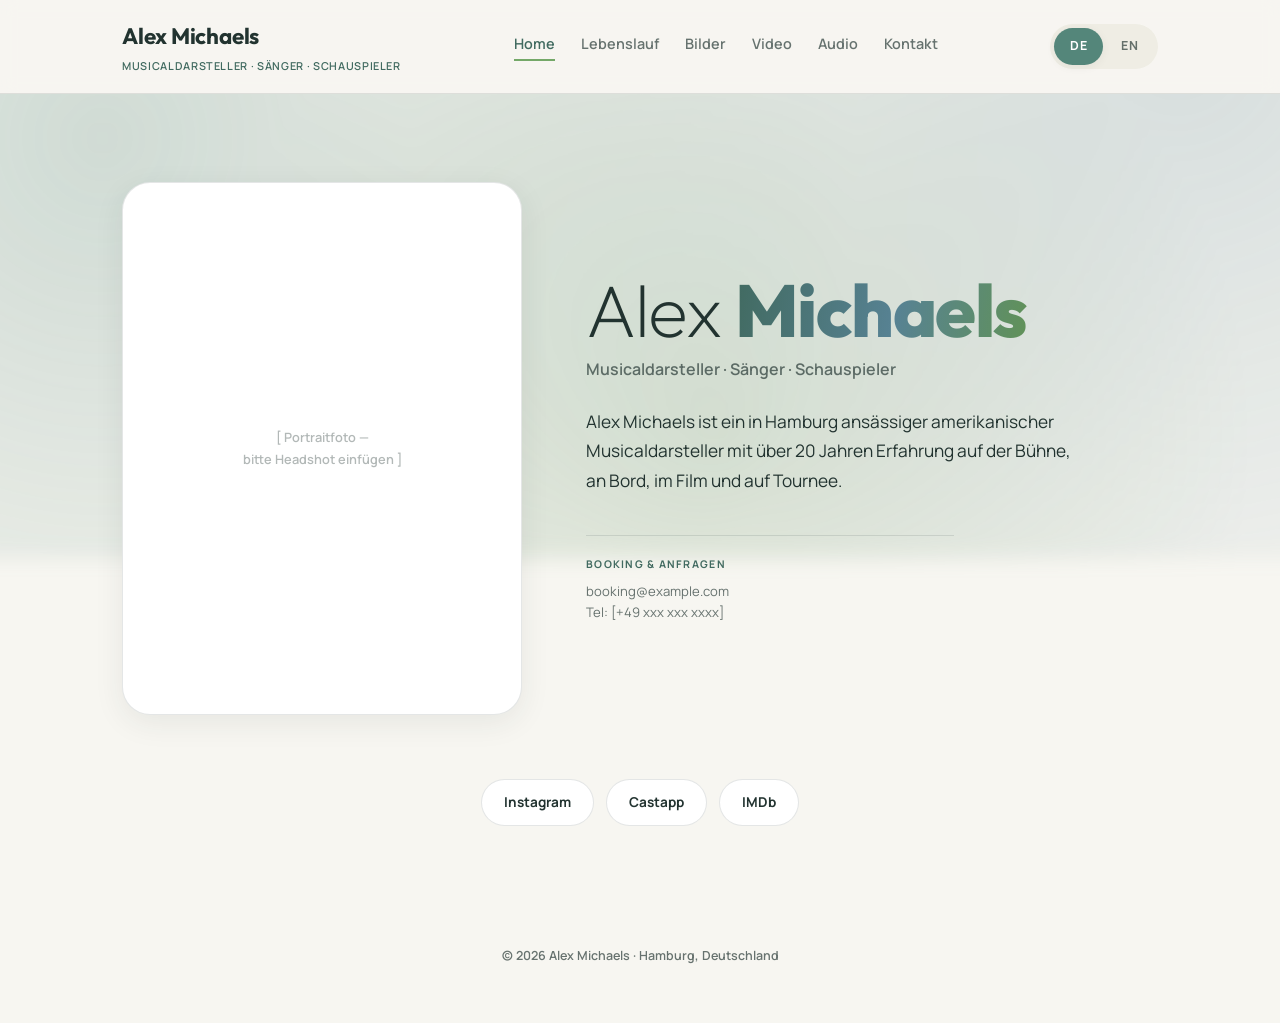
==== de/index.html @ dc7b2772 "Add files via upload" ====
<!DOCTYPE html>
<html lang="de">
<head>
<meta charset="UTF-8">
<meta name="viewport" content="width=device-width, initial-scale=1">
<title>Alex Michaels — Musicaldarsteller, Sänger, Schauspieler | Hamburg</title>
<meta name="description" content="Alex Michaels ist ein in Hamburg ansässiger amerikanischer Musicaldarsteller mit über 20 Jahren Erfahrung auf der Bühne, an Bord, im Film und auf Tournee.">
<link rel="stylesheet" href="../assets/css/style.css">
</head>
<body>

<header class="site-header">
  <div class="header-inner">
    <a href="index.html" class="brand">Alex Michaels<small>Musicaldarsteller · Sänger · Schauspieler</small></a>
    <nav class="main-nav" aria-label="Hauptnavigation">
      <a href="index.html" aria-current="page">Home</a>
      <a href="cv.html">Lebenslauf</a>
      <a href="bilder.html">Bilder</a>
      <a href="video.html">Video</a>
      <a href="audio.html">Audio</a>
      <a href="kontakt.html">Kontakt</a>
    </nav>
    <div class="lang-toggle" role="group" aria-label="Sprache wählen">
      <a href="index.html" class="active" lang="de">DE</a>
      <a href="../en/index.html" lang="en">EN</a>
    </div>
  </div>
</header>

<section class="hero-split">
  <div class="wrap hero-grid">
    <div class="hero-photo-col">
      <div class="hero-photo" role="img" aria-label="Portraitfoto von Alex Michaels">
        [ Portraitfoto —<br>bitte Headshot einfügen ]
      </div>
    </div>
    <div class="hero-content-col">
      <h1>Alex <em>Michaels</em></h1>
      <p class="role-strip">Musicaldarsteller · Sänger · Schauspieler</p>
      <p class="hero-bio">Alex Michaels ist ein in Hamburg ansässiger amerikanischer Musicaldarsteller mit über 20 Jahren Erfahrung auf der Bühne, an Bord, im Film und auf Tournee.</p>
      <div class="agent-block">
        <span class="label">Booking & Anfragen</span>
        <a href="mailto:booking@example.com">booking@example.com</a><br>
        Tel: [+49 xxx xxx xxxx]
      </div>
    </div>
  </div>
</section>

<section class="hero-links-row">
  <div class="wrap">
    <div class="links-strip">
      <a class="link-chip" href="https://www.instagram.com/alexmichaelsofficial/" target="_blank" rel="noopener">Instagram</a>
      <a class="link-chip" href="https://castapp.pro/AlexMichaels" target="_blank" rel="noopener">Castapp</a>
      <a class="link-chip" href="#" target="_blank" rel="noopener">IMDb</a>
    </div>
  </div>
</section>

<footer class="site-footer">
  <div class="wrap">
    <p>© 2026 Alex Michaels · Hamburg, Deutschland</p>
  </div>
</footer>

</body>
</html>
---- assets/css/style.css ----
/* ===========================================================
   Alex Michaels — Site Stylesheet v2
   Concept: warm, colorful, inviting — sans-serif, soft shapes
   =========================================================== */

@import url('https://fonts.googleapis.com/css2?family=Manrope:wght@400;500;600;700;800&family=Outfit:wght@200;300;500;700;800&display=swap');

:root {
  --bg: #F7F6F1;
  --bg-deep: #EFEDE4;
  --panel: #FFFFFF;
  --ink: #223330;
  --ink-soft: rgba(34,51,48,0.68);

  --teal: #54867A;
  --teal-deep: #416A60;
  --blue: #578293;
  --green: #619257;
  --green-bright: #74A868;

  --line: rgba(34,51,48,0.12);
  --shadow: 0 8px 30px rgba(34,51,48,0.08);
  --shadow-soft: 0 2px 10px rgba(34,51,48,0.06);

  --font-display: 'Outfit', sans-serif;
  --font-body: 'Manrope', sans-serif;
}

* { box-sizing: border-box; }

html { scroll-behavior: smooth; }

@media (prefers-reduced-motion: reduce) {
  html { scroll-behavior: auto; }
  * { animation-duration: 0.01ms !important; transition-duration: 0.01ms !important; }
}

body {
  margin: 0;
  background: var(--bg);
  color: var(--ink);
  font-family: var(--font-body);
  font-size: 17px;
  line-height: 1.65;
  -webkit-font-smoothing: antialiased;
}

a { color: inherit; text-decoration: none; }

a:focus-visible, button:focus-visible {
  outline: 2px solid var(--teal-deep);
  outline-offset: 3px;
  border-radius: 2px;
}

img { max-width: 100%; display: block; }

.wrap {
  max-width: 1100px;
  margin: 0 auto;
  padding: 0 32px;
}

/* ---------- Header ---------- */

.site-header {
  position: sticky;
  top: 0;
  z-index: 50;
  background: rgba(247,246,241,0.9);
  border-bottom: 1px solid var(--line);
  backdrop-filter: blur(8px);
}

.header-inner {
  display: flex;
  align-items: center;
  justify-content: space-between;
  padding: 18px 32px;
  max-width: 1100px;
  margin: 0 auto;
  gap: 24px;
}

.brand {
  font-family: var(--font-display);
  font-weight: 700;
  font-size: 1.4rem;
  letter-spacing: -0.01em;
  white-space: nowrap;
  color: var(--ink);
}

.brand small {
  display: block;
  font-family: var(--font-body);
  font-size: 0.68rem;
  letter-spacing: 0.06em;
  color: var(--teal-deep);
  font-weight: 600;
  text-transform: uppercase;
  margin-top: 2px;
}

nav.main-nav {
  display: flex;
  gap: 26px;
  flex-wrap: wrap;
}

nav.main-nav a {
  font-family: var(--font-body);
  font-weight: 600;
  font-size: 0.9rem;
  color: var(--ink-soft);
  padding-bottom: 3px;
  border-bottom: 2px solid transparent;
  transition: color 0.2s, border-color 0.2s;
}

nav.main-nav a:hover,
nav.main-nav a[aria-current="page"] {
  color: var(--teal-deep);
  border-color: var(--green-bright);
}

/* ---------- Pill language toggle ---------- */

.lang-toggle {
  display: flex;
  align-items: stretch;
  background: var(--bg-deep);
  border-radius: 999px;
  padding: 4px;
  flex-shrink: 0;
  gap: 2px;
}

.lang-toggle a {
  font-family: var(--font-body);
  font-weight: 700;
  font-size: 0.78rem;
  letter-spacing: 0.03em;
  padding: 8px 16px;
  border-radius: 999px;
  transition: background 0.2s, color 0.2s;
  color: var(--ink-soft);
}

.lang-toggle a.active {
  background: var(--teal);
  color: #fff;
  box-shadow: var(--shadow-soft);
}

.lang-toggle a:not(.active):hover {
  color: var(--teal-deep);
  background: rgba(84,134,122,0.1);
}

/* ---------- Hero / Marquee ---------- */

.marquee {
  padding: 90px 32px 64px;
  text-align: center;
  position: relative;
  overflow: hidden;
}

.marquee::before {
  content: "";
  position: absolute;
  inset: -20% -10% auto -10%;
  height: 640px;
  background:
    radial-gradient(circle at 22% 30%, rgba(84,134,122,0.28), transparent 55%),
    radial-gradient(circle at 78% 20%, rgba(87,130,147,0.24), transparent 55%),
    radial-gradient(circle at 50% 70%, rgba(97,146,87,0.22), transparent 55%);
  filter: blur(10px);
  z-index: 0;
  pointer-events: none;
}

.marquee .wrap { position: relative; z-index: 1; }

.marquee .eyebrow {
  display: inline-block;
  font-family: var(--font-body);
  font-weight: 700;
  font-size: 0.75rem;
  letter-spacing: 0.14em;
  text-transform: uppercase;
  color: var(--teal-deep);
  background: rgba(84,134,122,0.12);
  padding: 7px 18px;
  border-radius: 999px;
  margin: 0 0 24px;
}

.marquee h1 {
  font-family: var(--font-display);
  font-weight: 200;
  font-size: clamp(3rem, 9vw, 6rem);
  line-height: 0.98;
  margin: 0 0 6px;
  letter-spacing: -0.02em;
  color: var(--ink);
}

.marquee h1 em {
  font-style: normal;
  font-weight: 800;
  background: linear-gradient(100deg, var(--teal-deep), var(--blue) 55%, var(--green));
  -webkit-background-clip: text;
  background-clip: text;
  color: transparent;
}

.role-strip {
  font-family: var(--font-body);
  font-weight: 600;
  font-size: 0.95rem;
  color: var(--ink-soft);
  margin: 20px 0 36px;
}

.role-strip .divider {
  color: var(--green-bright);
  margin: 0 10px;
  font-weight: 800;
}

.hero-photo {
  max-width: 380px;
  margin: 0 auto 40px;
  border-radius: 28px;
  background: var(--panel);
  box-shadow: var(--shadow);
  aspect-ratio: 3/4;
  display: flex;
  align-items: center;
  justify-content: center;
  font-family: var(--font-body);
  font-size: 0.8rem;
  font-weight: 600;
  color: rgba(34,51,48,0.35);
  text-align: center;
  padding: 20px;
  border: 1px solid var(--line);
}

.cta-row {
  display: flex;
  gap: 14px;
  justify-content: center;
  flex-wrap: wrap;
}

.btn {
  font-family: var(--font-body);
  font-weight: 700;
  font-size: 0.9rem;
  padding: 14px 30px;
  border-radius: 999px;
  transition: transform 0.15s, box-shadow 0.15s, background 0.15s;
  display: inline-block;
}

.btn-primary {
  background: var(--teal);
  color: #fff;
  box-shadow: var(--shadow-soft);
}

.btn-primary:hover { background: var(--teal-deep); transform: translateY(-1px); box-shadow: var(--shadow); }

.btn-ghost {
  border: 1.5px solid var(--line);
  color: var(--ink);
  background: var(--panel);
}

.btn-ghost:hover { border-color: var(--teal); color: var(--teal-deep); }

/* ---------- Sections ---------- */

.section {
  padding: 68px 32px;
  border-bottom: 1px solid var(--line);
}

.section-head {
  display: flex;
  align-items: baseline;
  justify-content: space-between;
  margin-bottom: 30px;
  gap: 16px;
  flex-wrap: wrap;
}

.section-head h2 {
  font-family: var(--font-display);
  font-weight: 700;
  font-size: 1.9rem;
  margin: 0;
  color: var(--ink);
}

.section-head .tag {
  font-family: var(--font-body);
  font-weight: 700;
  font-size: 0.72rem;
  letter-spacing: 0.1em;
  text-transform: uppercase;
  color: var(--blue);
}

.reel-frame {
  aspect-ratio: 16/9;
  background: var(--panel);
  border-radius: 20px;
  box-shadow: var(--shadow-soft);
  border: 1px solid var(--line);
  display: flex;
  align-items: center;
  justify-content: center;
  font-family: var(--font-body);
  font-weight: 600;
  font-size: 0.85rem;
  color: rgba(34,51,48,0.4);
  text-align: center;
  padding: 24px;
  max-width: 900px;
  margin: 0 auto;
}

/* ---------- Bio ---------- */

.bio {
  max-width: 700px;
  margin: 0 auto;
  text-align: center;
}

.bio p {
  font-size: 1.18rem;
  line-height: 1.75;
  color: var(--ink);
}

/* ---------- Cast list (credits) ---------- */

.cast-list {
  max-width: 800px;
  margin: 0 auto;
  display: flex;
  flex-direction: column;
  gap: 10px;
}

.cast-row {
  display: grid;
  grid-template-columns: 1fr auto auto;
  gap: 18px;
  padding: 16px 22px;
  align-items: baseline;
  background: var(--panel);
  border-radius: 14px;
  border-left: 4px solid var(--green-bright);
  box-shadow: var(--shadow-soft);
}

.cast-row .role {
  font-family: var(--font-display);
  font-weight: 600;
  font-size: 1.05rem;
  color: var(--ink);
}

.cast-row .prod {
  font-family: var(--font-body);
  font-weight: 600;
  font-size: 0.82rem;
  color: var(--teal-deep);
  text-align: right;
}

.cast-row .year {
  font-family: var(--font-body);
  font-size: 0.8rem;
  color: var(--ink-soft);
  text-align: right;
}

/* ---------- Links strip ---------- */

.links-strip {
  display: flex;
  gap: 12px;
  justify-content: center;
  flex-wrap: wrap;
}

.link-chip {
  font-family: var(--font-body);
  font-weight: 700;
  font-size: 0.85rem;
  padding: 11px 22px;
  background: var(--panel);
  border: 1.5px solid var(--line);
  border-radius: 999px;
  transition: border-color 0.2s, color 0.2s, transform 0.15s;
  color: var(--ink);
}

.link-chip:hover {
  border-color: var(--teal);
  color: var(--teal-deep);
  transform: translateY(-1px);
}

/* ---------- Footer ---------- */

footer.site-footer {
  padding: 44px 32px;
  text-align: center;
}

footer.site-footer p {
  font-family: var(--font-body);
  font-weight: 600;
  font-size: 0.78rem;
  color: var(--ink-soft);
}

/* ---------- Stub / interior pages ---------- */

.page-head {
  padding: 60px 32px 36px;
  text-align: center;
  border-bottom: 1px solid var(--line);
}

.page-head .eyebrow {
  display: inline-block;
  font-family: var(--font-body);
  font-weight: 700;
  font-size: 0.75rem;
  letter-spacing: 0.1em;
  text-transform: uppercase;
  color: var(--teal-deep);
  background: rgba(84,134,122,0.12);
  padding: 7px 18px;
  border-radius: 999px;
  margin: 0 0 16px;
}

.page-head h1 {
  font-family: var(--font-display);
  font-weight: 200;
  font-size: clamp(2.2rem, 6vw, 3.4rem);
  margin: 0;
  color: var(--ink);
}

.placeholder-note {
  max-width: 640px;
  margin: 40px auto;
  text-align: center;
  font-family: var(--font-body);
  font-weight: 600;
  font-size: 0.9rem;
  color: var(--ink-soft);
  padding: 0 32px;
}

/* ---------- Responsive ---------- */

@media (max-width: 720px) {
  .header-inner { flex-direction: column; align-items: stretch; gap: 14px; padding: 16px 20px; }
  nav.main-nav { gap: 14px 18px; justify-content: center; }
  .lang-toggle { align-self: center; }
  .marquee { padding: 60px 20px 44px; }
  .section { padding: 52px 20px; }
  .cast-row { grid-template-columns: 1fr; gap: 4px; }
  .cast-row .prod, .cast-row .year { text-align: left; }
}

/* ---------- Split hero (v3) ---------- */

.hero-split {
  padding: 88px 32px 56px;
  position: relative;
  overflow: hidden;
}

.hero-split::before {
  content: "";
  position: absolute;
  inset: -20% -10% auto -10%;
  height: 600px;
  background:
    radial-gradient(circle at 15% 30%, rgba(84,134,122,0.24), transparent 55%),
    radial-gradient(circle at 85% 15%, rgba(87,130,147,0.20), transparent 55%),
    radial-gradient(circle at 55% 80%, rgba(97,146,87,0.18), transparent 55%);
  filter: blur(10px);
  z-index: 0;
  pointer-events: none;
}

.hero-grid {
  position: relative;
  z-index: 1;
  display: grid;
  grid-template-columns: minmax(280px, 400px) 1fr;
  gap: 64px;
  align-items: center;
}

.hero-photo-col .hero-photo {
  margin: 0;
  max-width: 100%;
}

.hero-content-col {
  text-align: left;
}

.hero-content-col .eyebrow {
  display: inline-block;
  font-family: var(--font-body);
  font-weight: 700;
  font-size: 0.75rem;
  letter-spacing: 0.14em;
  text-transform: uppercase;
  color: var(--teal-deep);
  background: rgba(84,134,122,0.12);
  padding: 7px 18px;
  border-radius: 999px;
  margin: 0 0 22px;
}

.hero-content-col h1 {
  font-family: var(--font-display);
  font-weight: 200;
  font-size: clamp(2.8rem, 6vw, 4.6rem);
  line-height: 0.98;
  margin: 0 0 10px;
  letter-spacing: -0.02em;
  color: var(--ink);
}

.hero-content-col h1 em {
  font-style: normal;
  font-weight: 800;
  background: linear-gradient(100deg, var(--teal-deep), var(--blue) 55%, var(--green));
  -webkit-background-clip: text;
  background-clip: text;
  color: transparent;
}

.hero-content-col .role-strip {
  text-align: left;
  margin: 0 0 24px;
  font-size: 1rem;
}

.hero-content-col .hero-bio {
  font-size: 1.08rem;
  line-height: 1.7;
  color: var(--ink);
  max-width: 46ch;
  margin: 0;
}

.hero-links-row {
  padding: 8px 32px 64px;
  position: relative;
  z-index: 1;
}

.hero-links-row .links-strip {
  justify-content: center;
}

@media (max-width: 860px) {
  .hero-grid { grid-template-columns: 1fr; gap: 36px; text-align: center; }
  .hero-content-col { text-align: center; }
  .hero-content-col .hero-bio { margin: 0 auto; }
  .hero-content-col .role-strip { text-align: center; }
  .hero-photo-col .hero-photo { max-width: 320px; margin: 0 auto; }
}

/* ---------- Agent / booking block ---------- */

.agent-block {
  font-family: var(--font-body);
  font-size: 0.82rem;
  line-height: 1.6;
  color: var(--ink-soft);
  margin: 40px 0 0;
  padding-top: 20px;
  border-top: 1px solid var(--line);
  max-width: 46ch;
}

.agent-block .label {
  display: block;
  font-weight: 700;
  font-size: 0.66rem;
  letter-spacing: 0.12em;
  text-transform: uppercase;
  color: var(--teal-deep);
  margin-bottom: 8px;
}

.agent-block strong {
  display: block;
  color: var(--ink);
  font-weight: 700;
  font-size: 0.88rem;
  margin-bottom: 4px;
}

.agent-block a {
  color: var(--ink-soft);
  transition: color 0.2s;
}

.agent-block a:hover {
  color: var(--teal-deep);
}

.agent-block.centered {
  text-align: center;
  margin: 0 auto 28px;
}

@media (max-width: 860px) {
  .hero-content-col .agent-block { text-align: center; }
}
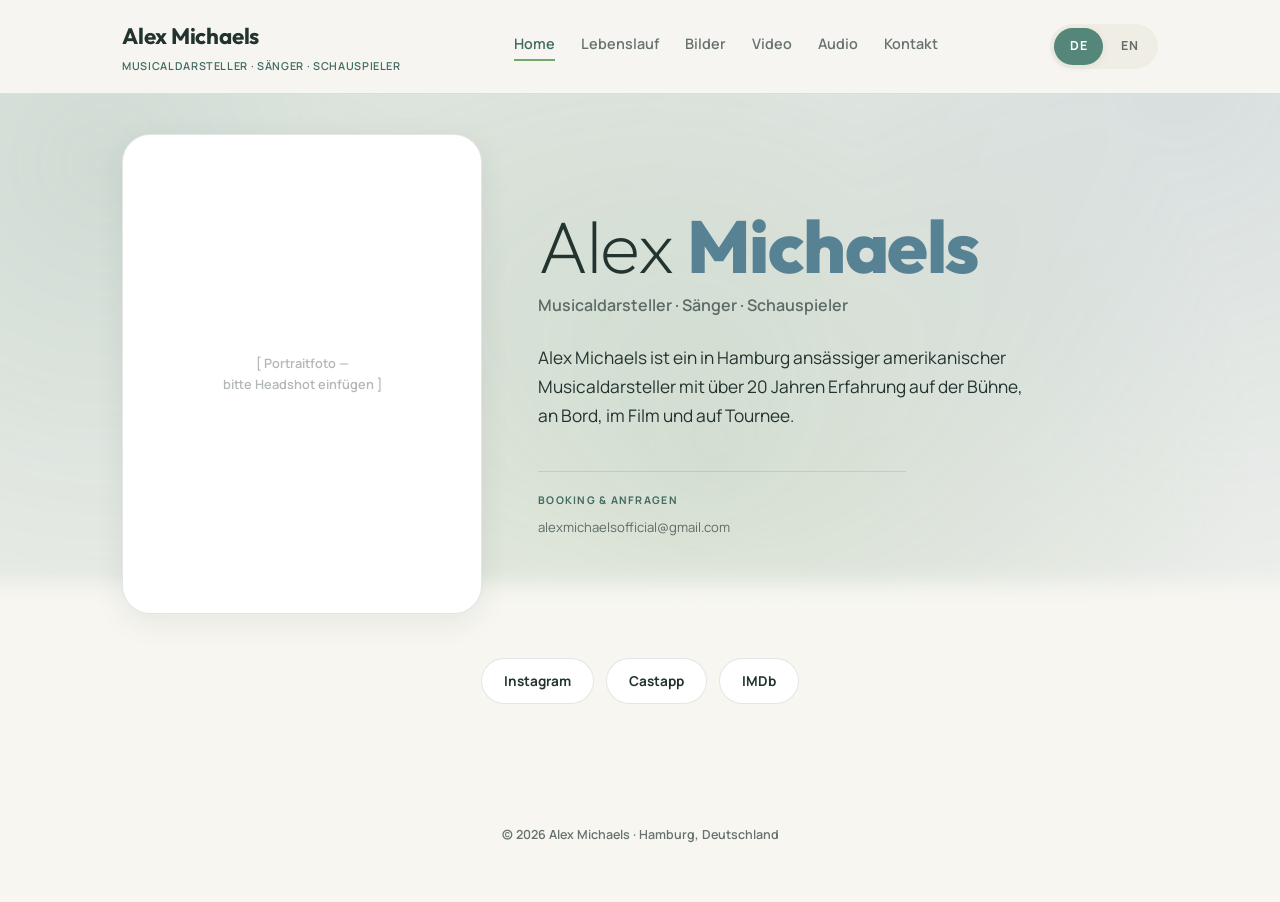
==== commit 07d46fa0: "Add files via upload" ====
--- a/de/index.html
+++ b/de/index.html
@@ -40,8 +40,7 @@
       <p class="hero-bio">Alex Michaels ist ein in Hamburg ansässiger amerikanischer Musicaldarsteller mit über 20 Jahren Erfahrung auf der Bühne, an Bord, im Film und auf Tournee.</p>
       <div class="agent-block">
         <span class="label">Booking & Anfragen</span>
-        <a href="mailto:booking@example.com">booking@example.com</a><br>
-        Tel: [+49 xxx xxx xxxx]
+        <a href="mailto:alexmichaelsofficial@gmail.com">alexmichaelsofficial@gmail.com</a>
       </div>
     </div>
   </div>
--- a/assets/css/style.css
+++ b/assets/css/style.css
@@ -231,7 +231,7 @@
 }
 
 .hero-photo {
-  max-width: 380px;
+  max-width: 320px;
   margin: 0 auto 40px;
   border-radius: 28px;
   background: var(--panel);
@@ -489,7 +489,7 @@
 /* ---------- Split hero (v3) ---------- */
 
 .hero-split {
-  padding: 88px 32px 56px;
+  padding: 40px 32px 36px;
   position: relative;
   overflow: hidden;
 }
@@ -512,8 +512,8 @@
   position: relative;
   z-index: 1;
   display: grid;
-  grid-template-columns: minmax(280px, 400px) 1fr;
-  gap: 64px;
+  grid-template-columns: minmax(260px, 360px) 1fr;
+  gap: 56px;
   align-items: center;
 }
 
@@ -553,10 +553,7 @@
 .hero-content-col h1 em {
   font-style: normal;
   font-weight: 800;
-  background: linear-gradient(100deg, var(--teal-deep), var(--blue) 55%, var(--green));
-  -webkit-background-clip: text;
-  background-clip: text;
-  color: transparent;
+  color: var(--blue);
 }
 
 .hero-content-col .role-strip {
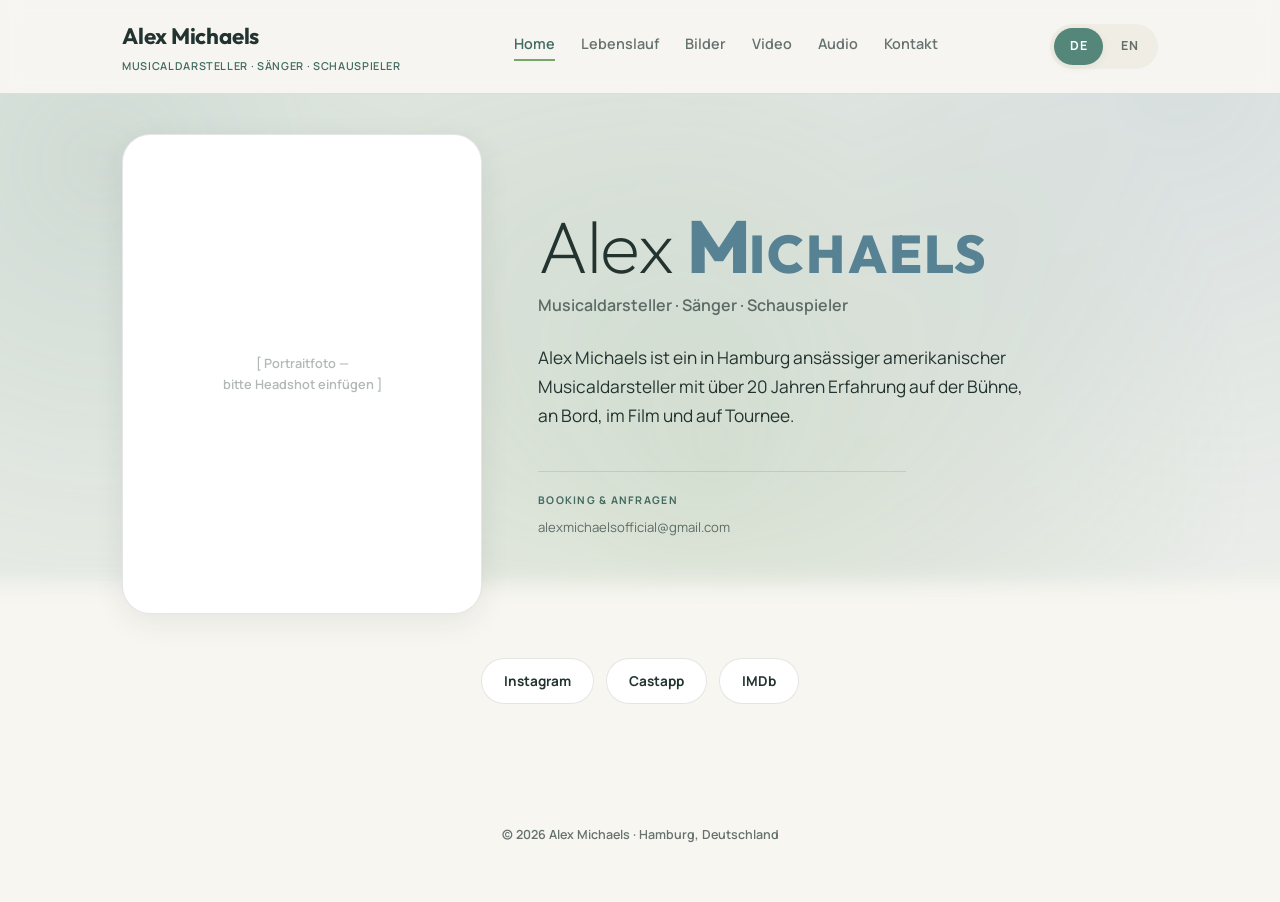
==== commit 0969e31f: "Add files via upload" ====
--- a/de/index.html
+++ b/de/index.html
@@ -35,7 +35,7 @@
       </div>
     </div>
     <div class="hero-content-col">
-      <h1>Alex <em>Michaels</em></h1>
+      <h1>Alex <em>M<span class="small-caps">ichaels</span></em></h1>
       <p class="role-strip">Musicaldarsteller · Sänger · Schauspieler</p>
       <p class="hero-bio">Alex Michaels ist ein in Hamburg ansässiger amerikanischer Musicaldarsteller mit über 20 Jahren Erfahrung auf der Bühne, an Bord, im Film und auf Tournee.</p>
       <div class="agent-block">
--- a/assets/css/style.css
+++ b/assets/css/style.css
@@ -556,6 +556,12 @@
   color: var(--blue);
 }
 
+.hero-content-col h1 em .small-caps {
+  text-transform: uppercase;
+  font-size: 0.72em;
+  letter-spacing: 0.04em;
+}
+
 .hero-content-col .role-strip {
   text-align: left;
   margin: 0 0 24px;
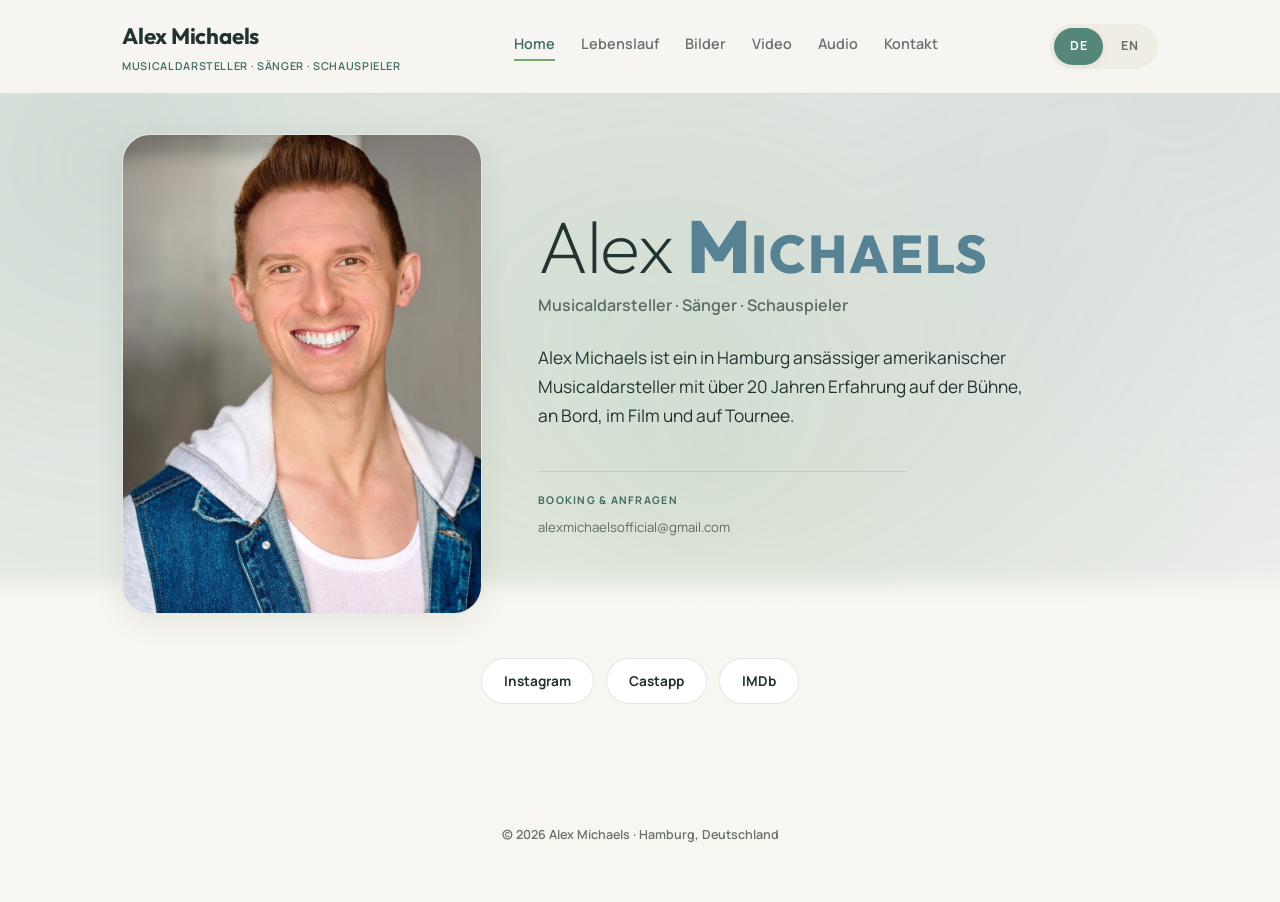
==== commit fcec1e34: "Add files via upload" ====
--- a/de/index.html
+++ b/de/index.html
@@ -30,8 +30,8 @@
 <section class="hero-split">
   <div class="wrap hero-grid">
     <div class="hero-photo-col">
-      <div class="hero-photo" role="img" aria-label="Portraitfoto von Alex Michaels">
-        [ Portraitfoto —<br>bitte Headshot einfügen ]
+      <div class="hero-photo">
+        <img src="../assets/img/alex-headshot.jpg" alt="Portraitfoto von Alex Michaels">
       </div>
     </div>
     <div class="hero-content-col">
--- a/assets/css/style.css
+++ b/assets/css/style.css
@@ -237,6 +237,19 @@
   background: var(--panel);
   box-shadow: var(--shadow);
   aspect-ratio: 3/4;
+  overflow: hidden;
+  border: 1px solid var(--line);
+}
+
+.hero-photo img {
+  width: 100%;
+  height: 100%;
+  object-fit: cover;
+  object-position: center 15%;
+  display: block;
+}
+
+.hero-photo.placeholder {
   display: flex;
   align-items: center;
   justify-content: center;
@@ -246,7 +259,6 @@
   color: rgba(34,51,48,0.35);
   text-align: center;
   padding: 20px;
-  border: 1px solid var(--line);
 }
 
 .cta-row {
@@ -560,6 +572,7 @@
   text-transform: uppercase;
   font-size: 0.72em;
   letter-spacing: 0.04em;
+  margin-left: 0.03em;
 }
 
 .hero-content-col .role-strip {
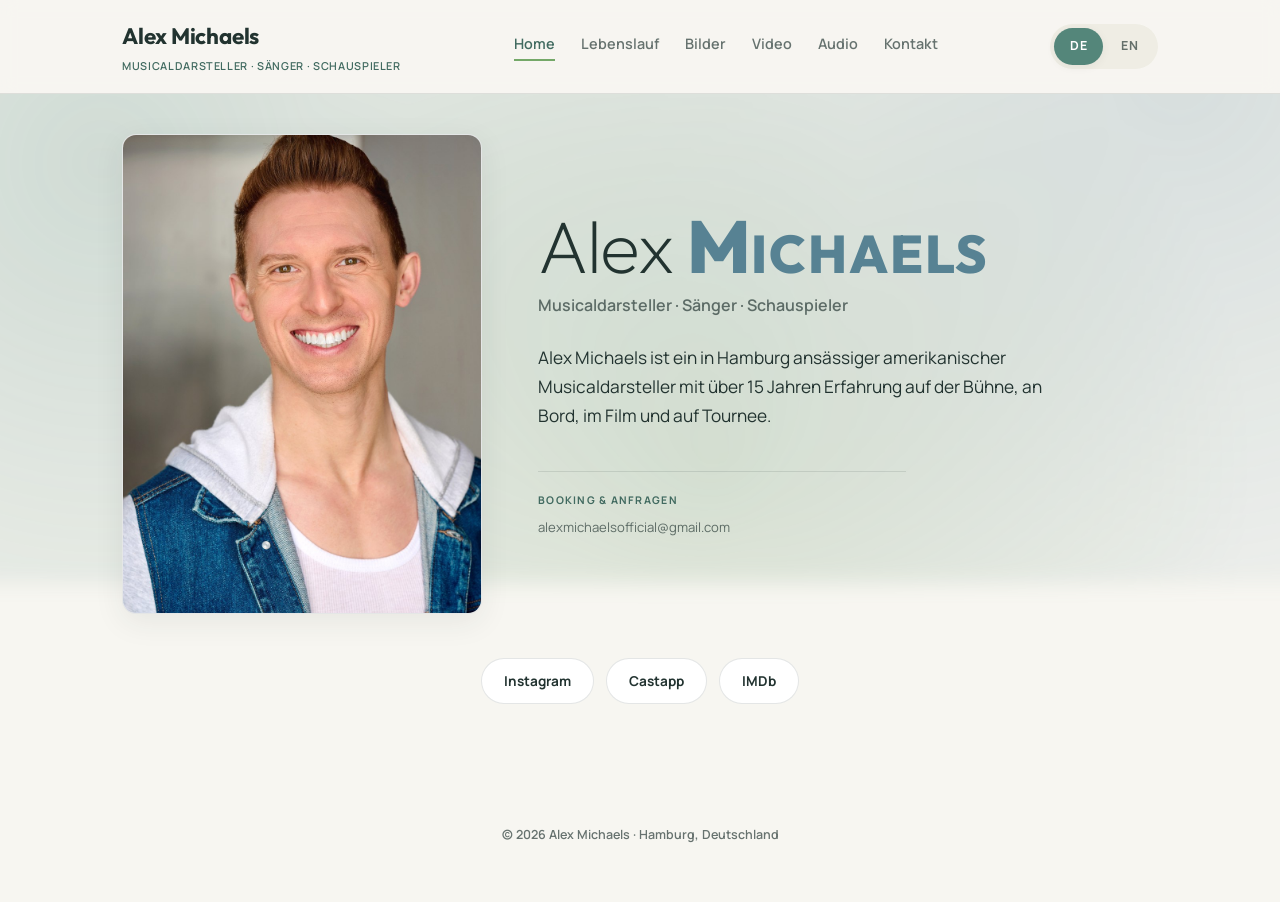
==== commit c6f3d70f: "Add files via upload" ====
--- a/de/index.html
+++ b/de/index.html
@@ -4,7 +4,7 @@
 <meta charset="UTF-8">
 <meta name="viewport" content="width=device-width, initial-scale=1">
 <title>Alex Michaels — Musicaldarsteller, Sänger, Schauspieler | Hamburg</title>
-<meta name="description" content="Alex Michaels ist ein in Hamburg ansässiger amerikanischer Musicaldarsteller mit über 20 Jahren Erfahrung auf der Bühne, an Bord, im Film und auf Tournee.">
+<meta name="description" content="Alex Michaels ist ein in Hamburg ansässiger amerikanischer Musicaldarsteller mit über 15 Jahren Erfahrung auf der Bühne, an Bord, im Film und auf Tournee.">
 <link rel="stylesheet" href="../assets/css/style.css">
 </head>
 <body>
@@ -37,7 +37,7 @@
     <div class="hero-content-col">
       <h1>Alex <em>M<span class="small-caps">ichaels</span></em></h1>
       <p class="role-strip">Musicaldarsteller · Sänger · Schauspieler</p>
-      <p class="hero-bio">Alex Michaels ist ein in Hamburg ansässiger amerikanischer Musicaldarsteller mit über 20 Jahren Erfahrung auf der Bühne, an Bord, im Film und auf Tournee.</p>
+      <p class="hero-bio">Alex Michaels ist ein in Hamburg ansässiger amerikanischer Musicaldarsteller mit über 15 Jahren Erfahrung auf der Bühne, an Bord, im Film und auf Tournee.</p>
       <div class="agent-block">
         <span class="label">Booking & Anfragen</span>
         <a href="mailto:alexmichaelsofficial@gmail.com">alexmichaelsofficial@gmail.com</a>
--- a/assets/css/style.css
+++ b/assets/css/style.css
@@ -232,8 +232,8 @@
 
 .hero-photo {
   max-width: 320px;
-  margin: 0 auto 40px;
-  border-radius: 28px;
+  margin: 0 auto 20px;
+  border-radius: 14px;
   background: var(--panel);
   box-shadow: var(--shadow);
   aspect-ratio: 3/4;
@@ -655,3 +655,61 @@
 @media (max-width: 860px) {
   .hero-content-col .agent-block { text-align: center; }
 }
+
+/* ---------- CV downloads + preview ---------- */
+
+.cv-downloads {
+  display: flex;
+  gap: 14px;
+  justify-content: center;
+  flex-wrap: wrap;
+  margin-bottom: 48px;
+}
+
+.cv-download-btn {
+  display: inline-flex;
+  align-items: center;
+  gap: 10px;
+  font-family: var(--font-body);
+  font-weight: 700;
+  font-size: 0.9rem;
+  padding: 14px 26px;
+  border-radius: 999px;
+  background: var(--panel);
+  border: 1.5px solid var(--line);
+  color: var(--ink);
+  transition: border-color 0.2s, color 0.2s, transform 0.15s, box-shadow 0.15s;
+}
+
+.cv-download-btn:hover {
+  border-color: var(--teal);
+  color: var(--teal-deep);
+  transform: translateY(-1px);
+  box-shadow: var(--shadow-soft);
+}
+
+.cv-download-btn .flag {
+  font-family: var(--font-body);
+  font-weight: 800;
+  font-size: 0.68rem;
+  letter-spacing: 0.06em;
+  text-transform: uppercase;
+  color: var(--teal-deep);
+  background: rgba(84,134,122,0.12);
+  padding: 4px 9px;
+  border-radius: 999px;
+}
+
+.cv-preview {
+  max-width: 720px;
+  margin: 0 auto;
+  border-radius: 18px;
+  overflow: hidden;
+  box-shadow: var(--shadow);
+  border: 1px solid var(--line);
+}
+
+.cv-preview img {
+  width: 100%;
+  display: block;
+}
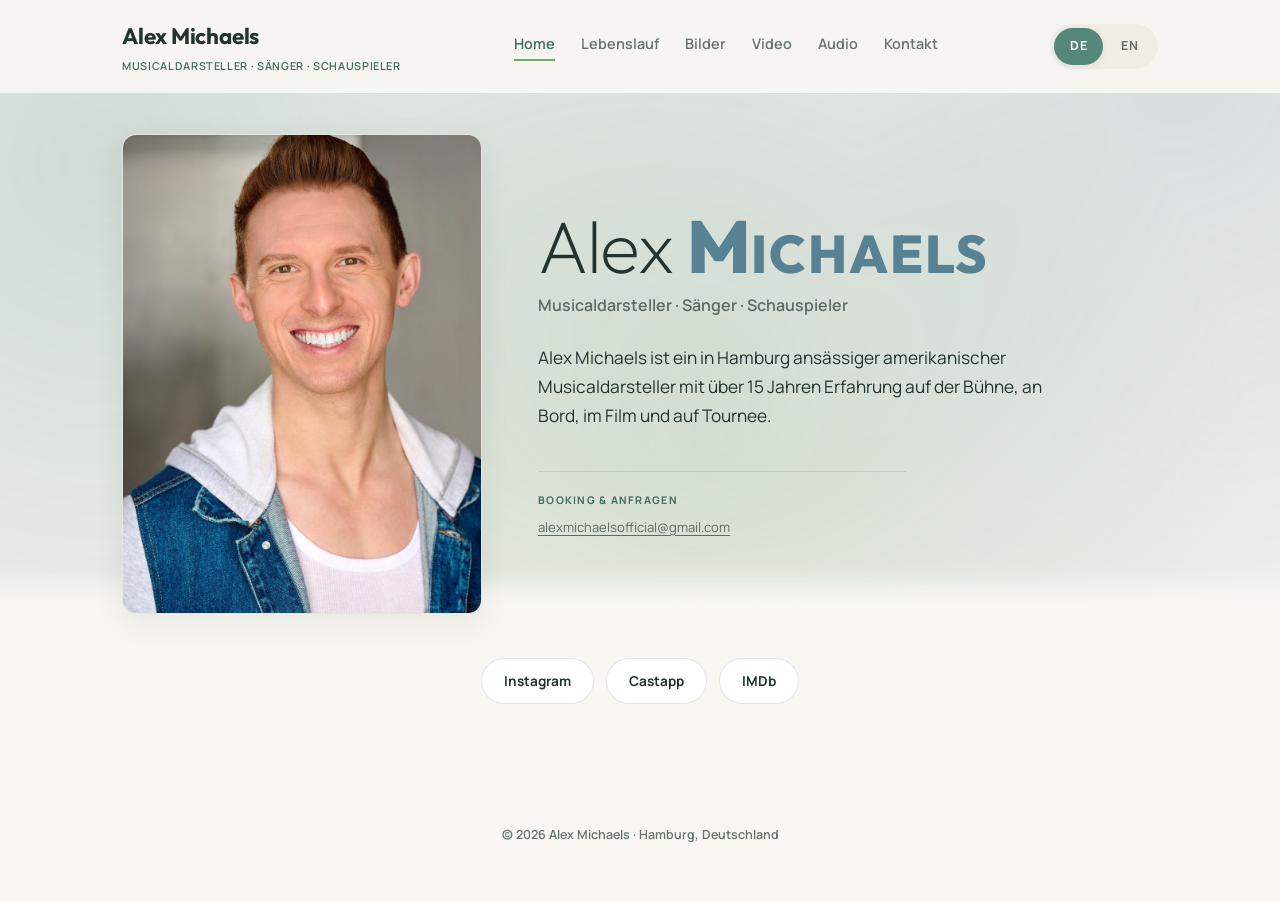
==== commit 7040902d: "Add files via upload" ====
--- a/de/index.html
+++ b/de/index.html
@@ -51,7 +51,7 @@
     <div class="links-strip">
       <a class="link-chip" href="https://www.instagram.com/alexmichaelsofficial/" target="_blank" rel="noopener">Instagram</a>
       <a class="link-chip" href="https://castapp.pro/AlexMichaels" target="_blank" rel="noopener">Castapp</a>
-      <a class="link-chip" href="#" target="_blank" rel="noopener">IMDb</a>
+      <a class="link-chip" href="https://www.imdb.com/name/nm9391059/" target="_blank" rel="noopener">IMDb</a>
     </div>
   </div>
 </section>
--- a/assets/css/style.css
+++ b/assets/css/style.css
@@ -231,7 +231,7 @@
 }
 
 .hero-photo {
-  max-width: 320px;
+  max-width: 260px;
   margin: 0 auto 20px;
   border-radius: 14px;
   background: var(--panel);
@@ -640,6 +640,9 @@
 
 .agent-block a {
   color: var(--ink-soft);
+  text-decoration: underline;
+  text-decoration-thickness: 1px;
+  text-underline-offset: 3px;
   transition: color 0.2s;
 }
 
@@ -713,3 +716,230 @@
   width: 100%;
   display: block;
 }
+
+/* ---------- CV download link (v2, single link) ---------- */
+
+.cv-download-link {
+  display: inline-flex;
+  align-items: center;
+  gap: 8px;
+  font-family: var(--font-body);
+  font-weight: 700;
+  font-size: 1rem;
+  color: var(--teal-deep);
+  text-decoration: underline;
+  text-decoration-thickness: 2px;
+  text-underline-offset: 4px;
+  transition: color 0.2s;
+}
+
+.cv-download-link:hover {
+  color: var(--teal);
+}
+
+.cv-download-link .icon {
+  font-size: 1.1rem;
+  text-decoration: none;
+}
+
+.cv-downloads.single {
+  margin-bottom: 28px;
+}
+
+/* ---------- Video page ---------- */
+
+.video-embed {
+  position: relative;
+  width: 100%;
+  aspect-ratio: 16/9;
+  border-radius: 16px;
+  overflow: hidden;
+  box-shadow: var(--shadow-soft);
+  border: 1px solid var(--line);
+  background: var(--panel);
+}
+
+.video-embed iframe {
+  position: absolute;
+  inset: 0;
+  width: 100%;
+  height: 100%;
+  border: 0;
+}
+
+.reels-grid {
+  display: grid;
+  grid-template-columns: 1fr 1fr;
+  gap: 32px;
+  margin-bottom: 20px;
+}
+
+.reel-item h3 {
+  font-family: var(--font-display);
+  font-weight: 700;
+  font-size: 1.15rem;
+  margin: 16px 0 6px;
+  color: var(--ink);
+}
+
+.reel-item p {
+  font-family: var(--font-body);
+  font-size: 0.9rem;
+  color: var(--ink-soft);
+  line-height: 1.55;
+  margin: 0;
+}
+
+.clips-heading {
+  font-family: var(--font-display);
+  font-weight: 700;
+  font-size: 1.5rem;
+  margin: 56px 0 24px;
+  color: var(--ink);
+  text-align: center;
+}
+
+.clips-grid {
+  display: grid;
+  grid-template-columns: repeat(3, 1fr);
+  gap: 28px;
+}
+
+.clip-item h3 {
+  font-family: var(--font-display);
+  font-weight: 600;
+  font-size: 1rem;
+  margin: 14px 0 6px;
+  color: var(--ink);
+  display: flex;
+  align-items: center;
+  gap: 8px;
+  flex-wrap: wrap;
+}
+
+.clip-item p {
+  font-family: var(--font-body);
+  font-size: 0.85rem;
+  color: var(--ink-soft);
+  line-height: 1.5;
+  margin: 0;
+}
+
+.lang-badge {
+  display: inline-block;
+  font-family: var(--font-body);
+  font-weight: 800;
+  font-size: 0.62rem;
+  letter-spacing: 0.06em;
+  text-transform: uppercase;
+  color: var(--teal-deep);
+  background: rgba(84,134,122,0.12);
+  padding: 3px 8px;
+  border-radius: 999px;
+  vertical-align: middle;
+}
+
+@media (max-width: 800px) {
+  .reels-grid { grid-template-columns: 1fr; }
+  .clips-grid { grid-template-columns: 1fr; }
+}
+
+/* ---------- Audio page ---------- */
+
+.audio-list {
+  max-width: 720px;
+  margin: 0 auto;
+  display: flex;
+  flex-direction: column;
+  gap: 44px;
+}
+
+.audio-item h3 {
+  font-family: var(--font-display);
+  font-weight: 600;
+  font-size: 1.1rem;
+  margin: 0 0 4px;
+  color: var(--ink);
+  display: flex;
+  align-items: center;
+  gap: 8px;
+  flex-wrap: wrap;
+}
+
+.audio-item p {
+  font-family: var(--font-body);
+  font-size: 0.88rem;
+  color: var(--ink-soft);
+  line-height: 1.5;
+  margin: 0 0 12px;
+}
+
+.audio-embed {
+  border-radius: 12px;
+  overflow: hidden;
+  box-shadow: var(--shadow-soft);
+  border: 1px solid var(--line);
+}
+
+.audio-embed iframe {
+  display: block;
+  width: 100%;
+}
+
+/* ---------- Contact page ---------- */
+
+.contact-block {
+  max-width: 620px;
+  margin: 0 auto;
+  text-align: center;
+}
+
+.contact-routing {
+  font-size: 1.1rem;
+  line-height: 1.7;
+  color: var(--ink);
+  margin-bottom: 40px;
+}
+
+.contact-meta {
+  font-family: var(--font-body);
+  font-size: 0.88rem;
+  color: var(--ink-soft);
+  line-height: 1.7;
+  margin: 32px 0 0;
+}
+
+.contact-divider {
+  border: none;
+  border-top: 1px solid var(--line);
+  max-width: 200px;
+  margin: 36px auto;
+}
+
+/* ---------- Contact page (v2, side-by-side blocks) ---------- */
+
+.contact-columns {
+  display: flex;
+  gap: 40px;
+  justify-content: center;
+  flex-wrap: wrap;
+  margin: 0 auto 40px;
+}
+
+.contact-columns .agent-block {
+  max-width: 260px;
+  flex: 1 1 260px;
+}
+
+.contact-location {
+  font-family: var(--font-body);
+  font-weight: 600;
+  font-size: 0.92rem;
+  color: var(--ink-soft);
+  text-align: center;
+  margin: 0 0 28px;
+}
+
+@media (max-width: 640px) {
+  .contact-columns { flex-direction: column; align-items: center; gap: 32px; }
+}
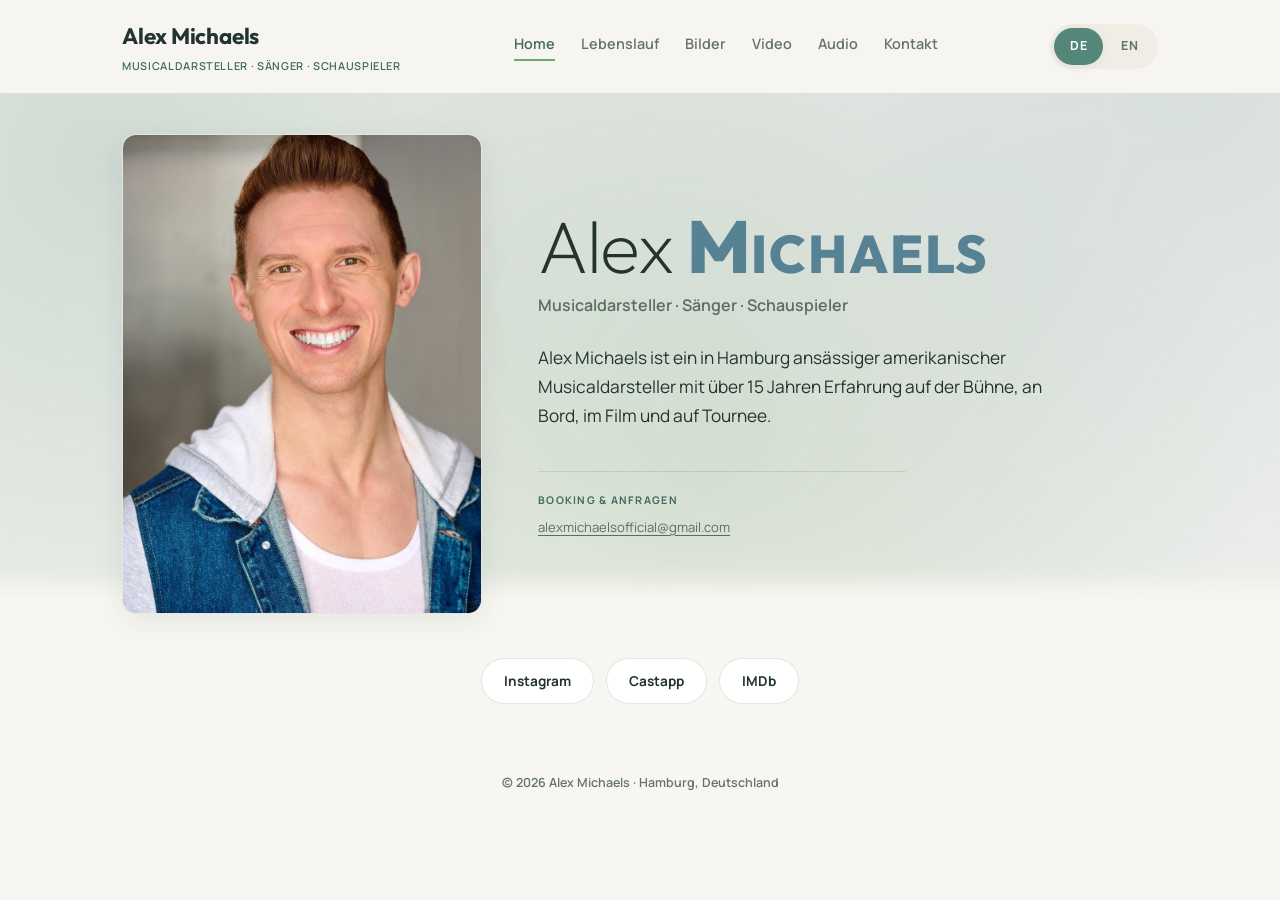
==== commit 2f83550a: "Add files via upload" ====
--- a/de/index.html
+++ b/de/index.html
@@ -5,6 +5,9 @@
 <meta name="viewport" content="width=device-width, initial-scale=1">
 <title>Alex Michaels — Musicaldarsteller, Sänger, Schauspieler | Hamburg</title>
 <meta name="description" content="Alex Michaels ist ein in Hamburg ansässiger amerikanischer Musicaldarsteller mit über 15 Jahren Erfahrung auf der Bühne, an Bord, im Film und auf Tournee.">
+<link rel="icon" type="image/png" sizes="32x32" href="../assets/favicon-32.png">
+<link rel="icon" type="image/png" sizes="16x16" href="../assets/favicon-16.png">
+<link rel="apple-touch-icon" href="../assets/apple-touch-icon.png">
 <link rel="stylesheet" href="../assets/css/style.css">
 </head>
 <body>
--- a/assets/css/style.css
+++ b/assets/css/style.css
@@ -434,7 +434,7 @@
 /* ---------- Footer ---------- */
 
 footer.site-footer {
-  padding: 44px 32px;
+  padding: 28px 32px 36px;
   text-align: center;
 }
 
@@ -590,7 +590,7 @@
 }
 
 .hero-links-row {
-  padding: 8px 32px 64px;
+  padding: 8px 32px 28px;
   position: relative;
   z-index: 1;
 }
@@ -780,6 +780,10 @@
   font-size: 1.15rem;
   margin: 16px 0 6px;
   color: var(--ink);
+  display: flex;
+  align-items: center;
+  gap: 8px;
+  flex-wrap: wrap;
 }
 
 .reel-item p {
@@ -943,3 +947,122 @@
 @media (max-width: 640px) {
   .contact-columns { flex-direction: column; align-items: center; gap: 32px; }
 }
+
+/* ---------- Photo gallery (masonry + lightbox) ---------- */
+
+.masonry {
+  column-count: 3;
+  column-gap: 18px;
+}
+
+.masonry-item {
+  break-inside: avoid;
+  margin-bottom: 18px;
+  border-radius: 14px;
+  overflow: hidden;
+  box-shadow: var(--shadow-soft);
+  border: 1px solid var(--line);
+  cursor: zoom-in;
+  background: var(--panel);
+}
+
+.masonry-item img {
+  width: 100%;
+  display: block;
+  transition: transform 0.3s ease;
+}
+
+.masonry-item:hover img {
+  transform: scale(1.03);
+}
+
+.photo-credit {
+  text-align: center;
+  font-family: var(--font-body);
+  font-size: 0.82rem;
+  color: var(--ink-soft);
+  margin-top: 36px;
+  line-height: 1.8;
+}
+
+.photo-credit a {
+  color: var(--teal-deep);
+  text-decoration: underline;
+  text-underline-offset: 3px;
+}
+
+/* Lightbox */
+
+.lightbox-overlay {
+  display: none;
+  position: fixed;
+  inset: 0;
+  background: rgba(20, 28, 26, 0.92);
+  z-index: 200;
+  align-items: center;
+  justify-content: center;
+  padding: 40px;
+}
+
+.lightbox-overlay.open {
+  display: flex;
+}
+
+.lightbox-overlay img {
+  max-width: 90vw;
+  max-height: 88vh;
+  border-radius: 8px;
+  box-shadow: 0 20px 60px rgba(0,0,0,0.5);
+}
+
+.lightbox-close,
+.lightbox-prev,
+.lightbox-next {
+  position: absolute;
+  background: rgba(255,255,255,0.12);
+  border: none;
+  color: #fff;
+  font-family: var(--font-body);
+  font-weight: 700;
+  cursor: pointer;
+  border-radius: 999px;
+  display: flex;
+  align-items: center;
+  justify-content: center;
+  transition: background 0.2s;
+}
+
+.lightbox-close:hover,
+.lightbox-prev:hover,
+.lightbox-next:hover {
+  background: rgba(255,255,255,0.25);
+}
+
+.lightbox-close {
+  top: 20px;
+  right: 20px;
+  width: 42px;
+  height: 42px;
+  font-size: 1.3rem;
+}
+
+.lightbox-prev,
+.lightbox-next {
+  top: 50%;
+  transform: translateY(-50%);
+  width: 48px;
+  height: 48px;
+  font-size: 1.5rem;
+}
+
+.lightbox-prev { left: 16px; }
+.lightbox-next { right: 16px; }
+
+@media (max-width: 860px) {
+  .masonry { column-count: 2; }
+}
+
+@media (max-width: 520px) {
+  .masonry { column-count: 1; }
+  .lightbox-prev, .lightbox-next { width: 40px; height: 40px; font-size: 1.2rem; }
+}
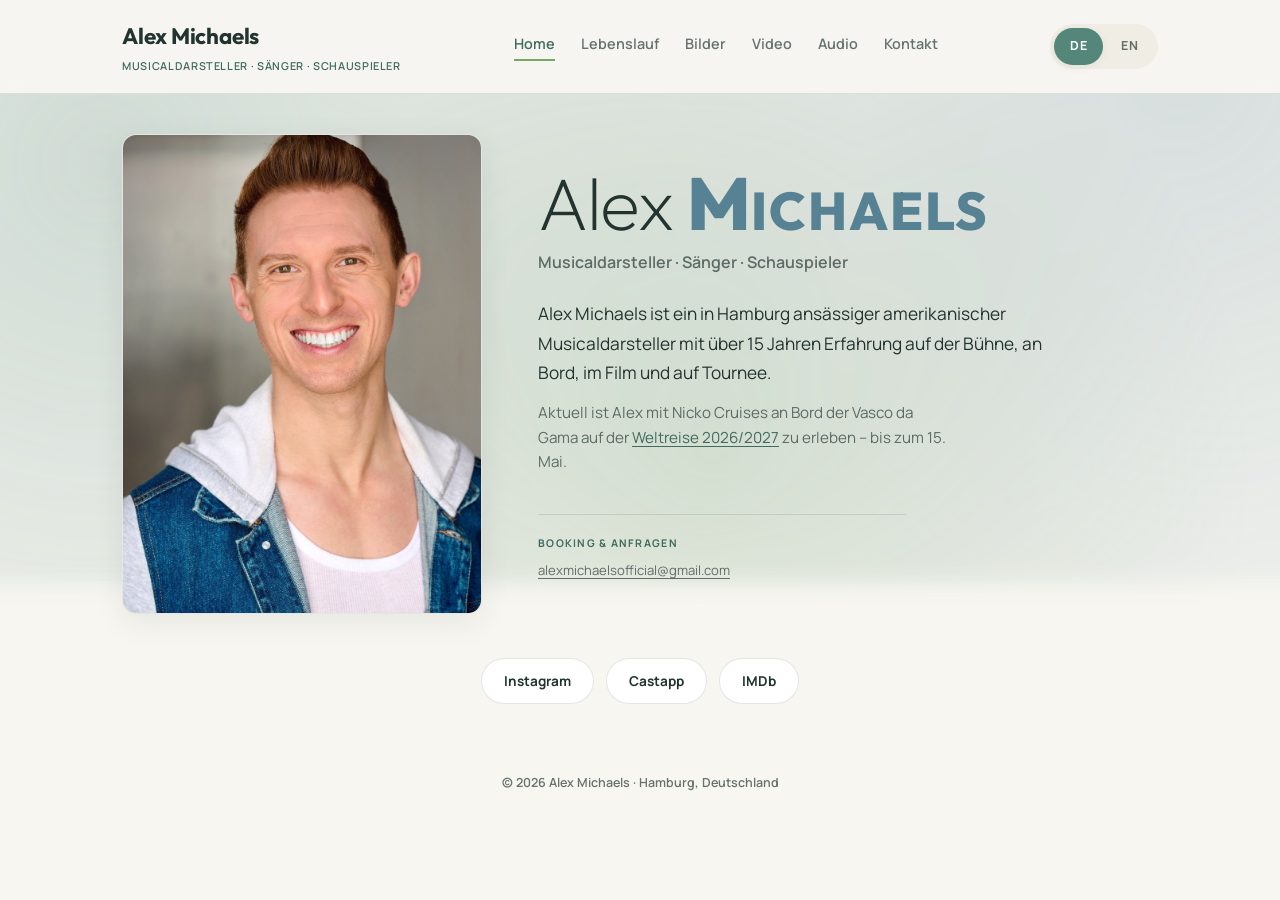
==== commit 0e4d600f: "Add files via upload" ====
--- a/de/index.html
+++ b/de/index.html
@@ -41,6 +41,7 @@
       <h1>Alex <em>M<span class="small-caps">ichaels</span></em></h1>
       <p class="role-strip">Musicaldarsteller · Sänger · Schauspieler</p>
       <p class="hero-bio">Alex Michaels ist ein in Hamburg ansässiger amerikanischer Musicaldarsteller mit über 15 Jahren Erfahrung auf der Bühne, an Bord, im Film und auf Tournee.</p>
+      <p class="hero-note">Aktuell ist Alex mit Nicko Cruises an Bord der Vasco da Gama auf der <a href="https://www.nicko-cruises.de/en/world-cruise/routes/world-cruise-2026-27-193-days" target="_blank" rel="noopener">Weltreise 2026/2027</a> zu erleben – bis zum 15. Mai.</p>
       <div class="agent-block">
         <span class="label">Booking & Anfragen</span>
         <a href="mailto:alexmichaelsofficial@gmail.com">alexmichaelsofficial@gmail.com</a>
--- a/assets/css/style.css
+++ b/assets/css/style.css
@@ -589,6 +589,22 @@
   margin: 0;
 }
 
+.hero-content-col .hero-note {
+  font-size: 0.95rem;
+  line-height: 1.6;
+  color: var(--ink-soft);
+  max-width: 46ch;
+  margin: 14px 0 0;
+}
+
+.hero-content-col .hero-note a {
+  color: var(--teal-deep);
+  text-decoration: underline;
+  text-underline-offset: 3px;
+}
+
+.hero-content-col .hero-note a:hover { color: var(--teal); }
+
 .hero-links-row {
   padding: 8px 32px 28px;
   position: relative;
@@ -603,6 +619,7 @@
   .hero-grid { grid-template-columns: 1fr; gap: 36px; text-align: center; }
   .hero-content-col { text-align: center; }
   .hero-content-col .hero-bio { margin: 0 auto; }
+  .hero-content-col .hero-note { margin: 14px auto 0; }
   .hero-content-col .role-strip { text-align: center; }
   .hero-photo-col .hero-photo { max-width: 320px; margin: 0 auto; }
 }
